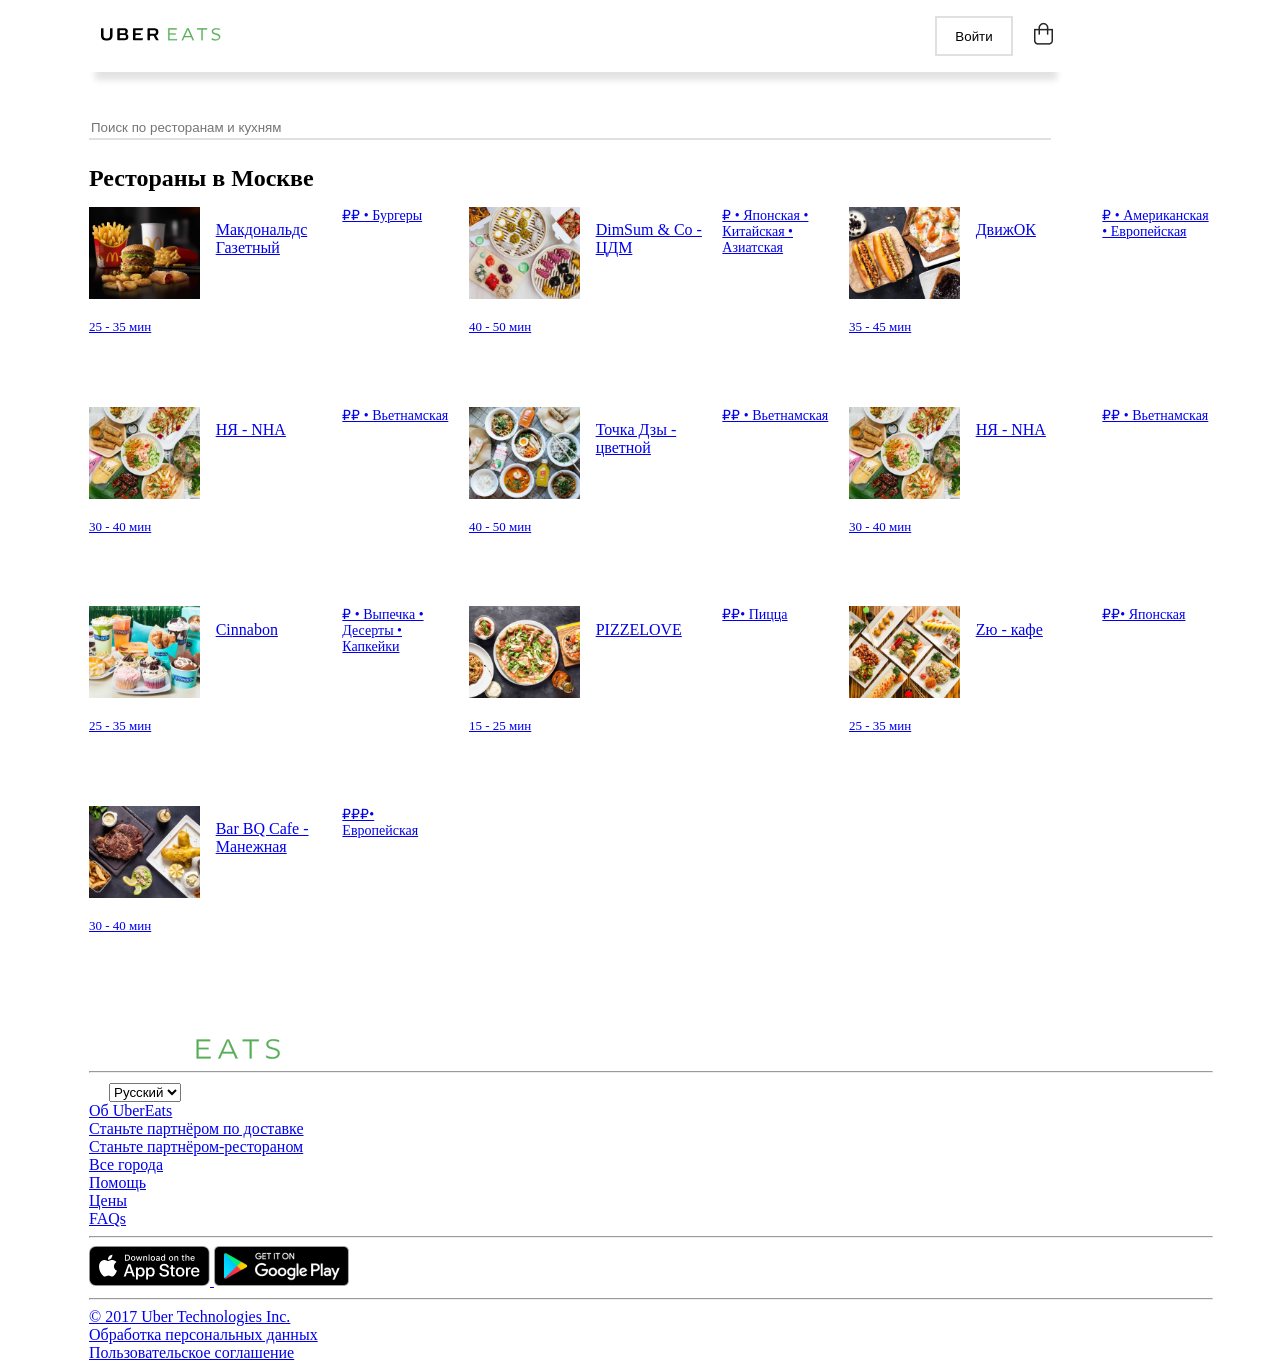
==== index.html @ 7071518e "final projeckt" ====
<!DOCTYPE html>
<html lang="en">
<head>
    <meta charset="UTF-8">
    <meta name="viewport" content="width=device-width, initial-scale=1.0">
    <link rel="stylesheet" href="style.css">

    <title>UBER EATS</title>
</head>
<body>
    <header>
        <div class="header-top">
            <div class="h-title">
                <div class="h-logo">
                <img src="imgs/logo.svg">
                </div>
                <div class="h-cabinet">
            <input type="button" value="Войти"
            class="nav-button">
            <a href="#" class="icon-link h-element">
            <img src="imgs/basket.png">
            </a>
                </div>
            </div>
        </div>
    </header>
    <main class="main-page">
        <div class="search-container">
    <input class="search-input" type="search" name="search-input-main"
      id="search-input-main" placeholder="Поиск по ресторанам и кухням">
        </div>
        <div class="m-name">
            <h2 class="m-name-header">Рестораны в Москве</h2>
        </div>
        <div class="stores-cards">
            <a href="restauranP.html" class="stores-cards">
                <div class="stores-card-pic">
          <img class="transition-fix" src="imgs/Macdonalds.png"
            alt="Макдональдс — Газетный">
        </div>
        <div class="store-name">Макдональдс Газетный</div>
        <div class="store-type">₽₽ • Бургеры</div>
        <div class="store-time">25 - 35 мин</div>
            </a>
            <a href="restauranP.html" class="stores-cards">
                <div class="stores-card-pic">
          <img class="transition-fix" src="imgs/DimSum.png">
        </div>
        <div class="store-name">DimSum & Co - ЦДМ</div>
        <div class="store-type">₽ • Японская • Китайская • Азиатская</div>
        <div class="store-time">40 - 50 мин</div>
            </a>
            <a href="restauranP.html" class="stores-cards">
                <div class="stores-card-pic">
          <img class="transition-fix" src="imgs/ДвижОК.png">
        </div>
        <div class="store-name">ДвижОК</div>
        <div class="store-type">₽ • Американская • Европейская</div>
        <div class="store-time">35 - 45 мин</div>
            </a>
            <a href="restauranP.html" class="stores-cards">
                <div class="stores-card-pic">
          <img class="transition-fix" src="imgs/NHA.png">
        </div>
        <div class="store-name">НЯ - NHA</div>
        <div class="store-type">₽₽ • Вьетнамская</div>
        <div class="store-time">30 - 40 мин</div>
            </a>
             <a href="restauranP.html" class="stores-cards">
                <div class="stores-card-pic">
          <img class="transition-fix" src="imgs/Точка Дзы.png">
        </div>
        <div class="store-name">Точка Дзы - цветной</div>
        <div class="store-type">₽₽ • Вьетнамская</div>
        <div class="store-time">40 - 50 мин</div>
            </a>
             <a href="restauranP.html" class="stores-cards">
                <div class="stores-card-pic">
          <img class="transition-fix" src="imgs/NHA.png">
        </div>
        <div class="store-name">НЯ - NHA</div>
        <div class="store-type">₽₽ • Вьетнамская</div>
        <div class="store-time">30 - 40 мин</div>
            </a>
             <a href="restauranP.html" class="stores-cards">
                <div class="stores-card-pic">
          <img class="transition-fix" src="imgs/Cinnabon.png">
        </div>
        <div class="store-name">Cinnabon</div>
        <div class="store-type">₽ • Выпечка • Десерты • Капкейки</div>
        <div class="store-time">25 - 35 мин</div>
            </a>
           <a href="restauranP.html" class="stores-cards">
                <div class="stores-card-pic">
          <img class="transition-fix" src="imgs/PIZZILOVE.png">
        </div>
        <div class="store-name">PIZZELOVE</div>
        <div class="store-type">₽₽• Пицца</div>
        <div class="store-time">15 - 25 мин</div>
            </a> 
            <a href="restauranP.html" class="stores-cards">
                <div class="stores-card-pic">
          <img class="transition-fix" src="imgs/Zю.png">
        </div>
        <div class="store-name">Zю - кафе</div>
        <div class="store-type">₽₽• Японская</div>
        <div class="store-time">25 - 35 мин</div>
            </a>
            <a href="restauranP.html" class="stores-cards">
                <div class="stores-card-pic">
          <img class="transition-fix" src="imgs/Bar BQ.png">
        </div>
        <div class="store-name">Bar BQ Cafe - Манежная</div>
        <div class="store-type">₽₽₽• Европейская</div>
        <div class="store-time">30 - 40 мин</div>
            </a>
        </div>
    </main>
    <footer>
<div class="footer-page">
    <img src="imgs//white-logo.svg">
</div>
<div class="f-line">
    <hr class="footer-hr">
</div>
<div class="footer-list">
    <div class="lang-selector-container">
            <img src="imgs/Shape.png" alt="Language">
            <select name="country" id="lang-selector" class="lang-selector">
              <option value="ru">Русский</option>
              <option value="en">English</option>
              <option value="ch">汉语</option>
              <option value="jp">日本語</option>
            </select>
    </div>
      <div class="footer-links-column">
          <div class="footer-link"><a href="#">Об UberEats</a></div>
          <div class="footer-link"><a href="#">Станьте партнёром по доставке</a>
          </div>
          <div class="footer-link"><a href="#">Станьте партнёром-рестораном</a>
          </div>
        </div>

        <div class="footer-links-column">
          <div class="footer-link"><a href="#">Все города</a></div>
          <div class="footer-link"><a href="#">Помощь</a></div>
          <div class="footer-link"><a href="#">Цены</a></div>
          <div class="footer-link"><a href="#">FAQs</a></div>
        </div>
      </div>

      <hr class="footer-hr">

      <div class="footer-dw-labels">
        <a href="#">
          <img src="imgs/Download_on_the_App_Store_Badge_US-UK_RGB_blk_092917.png">
        </a>
        <a href="#"><img src="imgs/en_badge_web_generic-cf6dad406f.png">
        </a>
      </div>

      <hr class="footer-hr">

      <div class="footer-legal">
        <div class="footer-link">
          <a href="#">© 2017 Uber Technologies Inc.</a>
        </div>
        <div class="footer-link">
          <a href="#">Обработка персональных данных</a>
        </div>
        <div class="footer-link">
          <a href="#">Пользовательское соглашение</a>
        </div>
      </div>

      <a class="scroller" id="scroller">
        <div class="scroller-area"></div>
      </a>

    </div>
</div>
    </footer>
    
</body>
</html>
---- style.css ----
body{
    width: 1124px;
    padding: 0 81px;
    font-family: Roboto, 'Segoe UI';
}
.header-top{
  box-shadow: 0 0 16px var(--color-gray);
  position: sticky;
  top: 0px;
  background-color: var(--color-light);  
  z-index: 100;
  max-width: 100%;
  position: fixed;
  box-shadow: 0 14px 6px -6px rgba(38, 38, 38, 0.13);
}
.h-title{
    display: flex;
    justify-content: center;
    align-items: center;
    height: 72px;
    gap: 702px;
}
.h-logo{
    padding: 0 12px ;
}
.h-cabinet{
    display: flex;
    align-items: center;
    gap: 10px;
}
.nav-button{
    width: 78px;
    height: 40px;
    background-color: white;
    border: 2px solid rgba(224, 224, 224, 1);
}
.search-container{
    margin-top: 90px;
    width: 962px;
    height: 48px;
    text-align: inherit;
    border-bottom: 2px solid rgba(224, 224, 224, 1);
    text-decoration: none;
    
}
.search-input{
   width: 962px; 
   border: none;
   outline: none;
   color: rgba(98, 98, 98, 1);
   text-decoration: none;
}
#search-input-main{
    padding-top:30px ;
    text-decoration: none;
}    

.stores-cards{
     display: grid;  
  grid-template-columns: 1fr 1fr 1fr;
  grid-gap: 16px;
  margin-bottom: 50px;
}
.m-name-header {
  margin-top: 25px;
  margin-bottom: 15px;
}

.stores-card {  
  text-decoration: none;
  color: var(--color-dark);
}

.stores-card:hover {
  background-color: var(--color-lightergray);
}

.stores-card-pic {
  width: 100%;
  border-radius: var(--border-radius);
  overflow: hidden;
}

.stores-card-pic img {
  transition: 0.3s;
  width: 100%;
}

.stores-card-pic img:hover {
  transform: scale(1.03);
}

.store-name {
  margin-top: 0.9rem;
}

.store-type {
  color: var(--color-darkgray);
  font-size: 0.875rem;
}

.store-time {
  font-size: 0.8125rem;
}

.store-name,
.store-time,
.store-type {
  margin-bottom: 0.35rem;
}

@media screen and (max-width: 768px) {
  .stores-cards {
    grid-template-columns: 1fr 1fr;
  }
}

@media screen and (max-width: 576px) {
  .stores-cards {
    grid-template-columns: 1fr;
  }
}
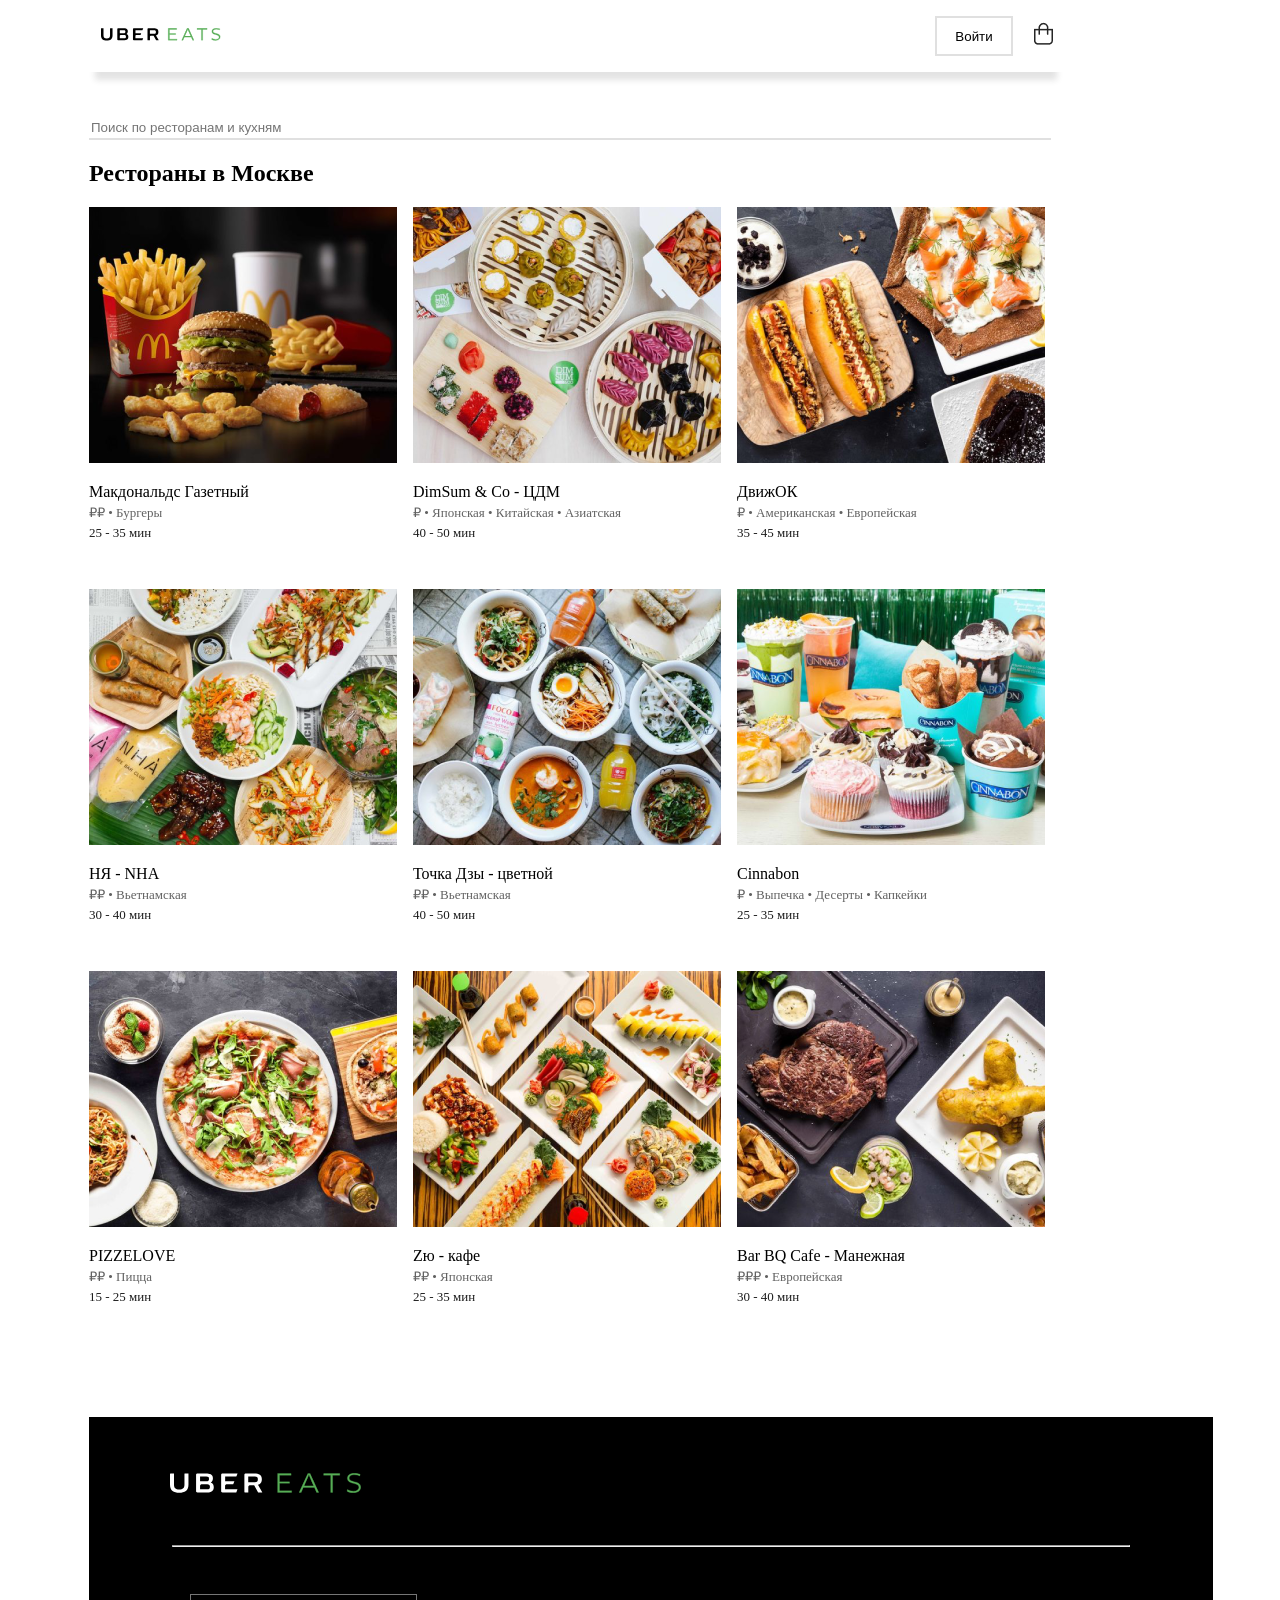
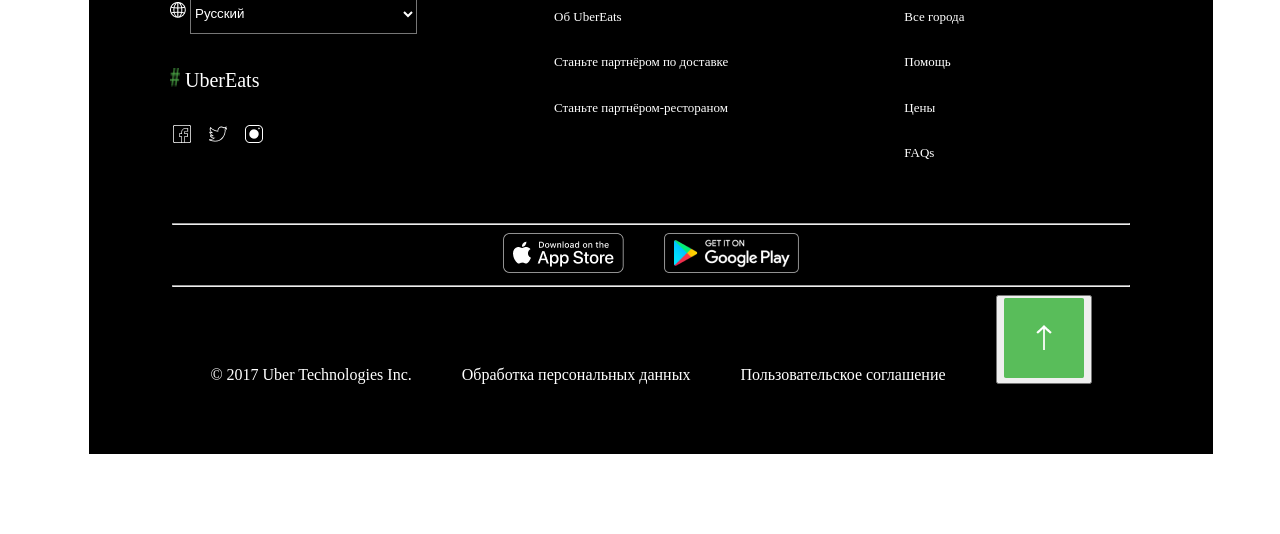
==== commit 3de1f550: "changes" ====
--- a/index.html
+++ b/index.html
@@ -9,7 +9,7 @@
 </head>
 <body>
     <header>
-        <div class="header-top">
+        <div class="header-top"> 
             <div class="h-title">
                 <div class="h-logo">
                 <img src="imgs/logo.svg">
@@ -33,91 +33,92 @@
             <h2 class="m-name-header">Рестораны в Москве</h2>
         </div>
         <div class="stores-cards">
-            <a href="restauranP.html" class="stores-cards">
+          <div class="s-container">
+            <a href="restauranP.html" class="stores_cards">
                 <div class="stores-card-pic">
           <img class="transition-fix" src="imgs/Macdonalds.png"
             alt="Макдональдс — Газетный">
-        </div>
+        </div></a>
         <div class="store-name">Макдональдс Газетный</div>
         <div class="store-type">₽₽ • Бургеры</div>
         <div class="store-time">25 - 35 мин</div>
-            </a>
-            <a href="restauranP.html" class="stores-cards">
+          </div>
+            <div class="s-container">
+            <a href="restauranP.html" class="stores_cards">
                 <div class="stores-card-pic">
           <img class="transition-fix" src="imgs/DimSum.png">
-        </div>
+        </div></a>
         <div class="store-name">DimSum & Co - ЦДМ</div>
         <div class="store-type">₽ • Японская • Китайская • Азиатская</div>
         <div class="store-time">40 - 50 мин</div>
-            </a>
-            <a href="restauranP.html" class="stores-cards">
+            </div>
+            <div class="s-container">
+            <a href="restauranP.html" class="stores_cards">
                 <div class="stores-card-pic">
           <img class="transition-fix" src="imgs/ДвижОК.png">
-        </div>
+        </div></a>
         <div class="store-name">ДвижОК</div>
         <div class="store-type">₽ • Американская • Европейская</div>
         <div class="store-time">35 - 45 мин</div>
-            </a>
-            <a href="restauranP.html" class="stores-cards">
+            </div>
+            <div class="s-container">
+            <a href="restauranP.html" class="stores_cards">
                 <div class="stores-card-pic">
           <img class="transition-fix" src="imgs/NHA.png">
-        </div>
+        </div></a>
         <div class="store-name">НЯ - NHA</div>
         <div class="store-type">₽₽ • Вьетнамская</div>
         <div class="store-time">30 - 40 мин</div>
-            </a>
-             <a href="restauranP.html" class="stores-cards">
+            </div>
+            <div class="s-container">
+             <a href="restauranP.html" class="stores_cards">
                 <div class="stores-card-pic">
           <img class="transition-fix" src="imgs/Точка Дзы.png">
-        </div>
+        </div></a>
         <div class="store-name">Точка Дзы - цветной</div>
         <div class="store-type">₽₽ • Вьетнамская</div>
         <div class="store-time">40 - 50 мин</div>
-            </a>
-             <a href="restauranP.html" class="stores-cards">
-                <div class="stores-card-pic">
-          <img class="transition-fix" src="imgs/NHA.png">
-        </div>
-        <div class="store-name">НЯ - NHA</div>
-        <div class="store-type">₽₽ • Вьетнамская</div>
-        <div class="store-time">30 - 40 мин</div>
-            </a>
-             <a href="restauranP.html" class="stores-cards">
+            </div>
+            <div class="s-container">
+             <a href="restauranP.html" class="stores_cards">
                 <div class="stores-card-pic">
           <img class="transition-fix" src="imgs/Cinnabon.png">
-        </div>
+        </div></a>
         <div class="store-name">Cinnabon</div>
         <div class="store-type">₽ • Выпечка • Десерты • Капкейки</div>
         <div class="store-time">25 - 35 мин</div>
-            </a>
-           <a href="restauranP.html" class="stores-cards">
+            </div>
+            <div class="s-container">
+           <a href="restauranP.html" class="stores_cards">
                 <div class="stores-card-pic">
           <img class="transition-fix" src="imgs/PIZZILOVE.png">
-        </div>
+        </div></a>
         <div class="store-name">PIZZELOVE</div>
-        <div class="store-type">₽₽• Пицца</div>
+        <div class="store-type">₽₽ • Пицца</div>
         <div class="store-time">15 - 25 мин</div>
-            </a> 
-            <a href="restauranP.html" class="stores-cards">
+             </div>
+            <div class="s-container">
+            <a href="restauranP.html" class="stores_cards">
                 <div class="stores-card-pic">
           <img class="transition-fix" src="imgs/Zю.png">
-        </div>
+        </div></a>
         <div class="store-name">Zю - кафе</div>
-        <div class="store-type">₽₽• Японская</div>
+        <div class="store-type">₽₽ • Японская</div>
         <div class="store-time">25 - 35 мин</div>
-            </a>
-            <a href="restauranP.html" class="stores-cards">
+            </div>
+            <div class="s-container">
+            <a href="restauranP.html" class="stores_cards">
                 <div class="stores-card-pic">
           <img class="transition-fix" src="imgs/Bar BQ.png">
-        </div>
+        </div></a>
         <div class="store-name">Bar BQ Cafe - Манежная</div>
-        <div class="store-type">₽₽₽• Европейская</div>
+        <div class="store-type">₽₽₽ • Европейская</div>
         <div class="store-time">30 - 40 мин</div>
-            </a>
+            </div>
         </div>
     </main>
     <footer>
-<div class="footer-page">
+<div class="footer-logo">
     <img src="imgs//white-logo.svg">
 </div>
 <div class="f-line">
@@ -125,27 +126,33 @@
 </div>
 <div class="footer-list">
     <div class="lang-selector-container">
-            <img src="imgs/Shape.png" alt="Language">
+            <img src="imgs/Shape.png" >
             <select name="country" id="lang-selector" class="lang-selector">
               <option value="ru">Русский</option>
               <option value="en">English</option>
               <option value="ch">汉语</option>
               <option value="jp">日本語</option>
             </select>
-    </div>
+            <div class="f-U"><img src="imgs/решетка.png" class="f-img"> UberEats</p>
+            <div class="social"><a href="facebook" class="f-soc"><img src="imgs/facebook.png"></a>
+            <a href="twitter.com" class="f-soc"><img src="imgs/twitter.png"></a> 
+            <a href="instagram.com" class="f-soc"><img src="imgs/instagram.png"></a>
+            </div>
+          </div>
+        </div>
       <div class="footer-links-column">
-          <div class="footer-link"><a href="#">Об UberEats</a></div>
-          <div class="footer-link"><a href="#">Станьте партнёром по доставке</a>
+          <div ><a href="#" class="footer-link">Об UberEats</a></div>
+          <div ><a href="#" class="footer-link">Станьте партнёром по доставке</a>
           </div>
-          <div class="footer-link"><a href="#">Станьте партнёром-рестораном</a>
+          <div ><a href="#" class="footer-link">Станьте партнёром-рестораном</a>
           </div>
         </div>
 
         <div class="footer-links-column">
-          <div class="footer-link"><a href="#">Все города</a></div>
-          <div class="footer-link"><a href="#">Помощь</a></div>
-          <div class="footer-link"><a href="#">Цены</a></div>
-          <div class="footer-link"><a href="#">FAQs</a></div>
+          <div ><a href="#" class="footer-link">Все города</a></div>
+          <div ><a href="#" class="footer-link">Помощь</a></div>
+          <div ><a href="#" class="footer-link">Цены</a></div>
+          <div ><a href="#" class="footer-link">FAQs</a></div>
         </div>
       </div>
 
@@ -162,14 +169,17 @@
       <hr class="footer-hr">
 
       <div class="footer-legal">
-        <div class="footer-link">
-          <a href="#">© 2017 Uber Technologies Inc.</a>
+        <div >
+          <a href="#" class="footer-link">© 2017 Uber Technologies Inc.</a>
         </div>
-        <div class="footer-link">
-          <a href="#">Обработка персональных данных</a>
+        <div >
+          <a href="#" class="footer-link">Обработка персональных данных</a>
         </div>
-        <div class="footer-link">
-          <a href="#">Пользовательское соглашение</a>
+        <div >
+          <a href="#" class="footer-link">Пользовательское соглашение</a>
+        </div>
+        <div>
+          <button class="button"><img src="imgs/btn-up.png" type="button"></button>
         </div>
       </div>
 
--- a/style.css
+++ b/style.css
@@ -54,59 +54,38 @@
     padding-top:30px ;
     text-decoration: none;
 }    
-
 .stores-cards{
-     display: grid;  
-  grid-template-columns: 1fr 1fr 1fr;
-  grid-gap: 16px;
-  margin-bottom: 50px;
+  display: flex;
+  gap: 16px;
+  flex-wrap: wrap;
+  max-width: 1124px;
 }
-.m-name-header {
-  margin-top: 25px;
-  margin-bottom: 15px;
+.s-container{
+  width: 308px;
+  height: 366px;
 }
-
-.stores-card {  
-  text-decoration: none;
-  color: var(--color-dark);
-}
-
-.stores-card:hover {
-  background-color: var(--color-lightergray);
-}
-
-.stores-card-pic {
-  width: 100%;
-  border-radius: var(--border-radius);
-  overflow: hidden;
-}
-
-.stores-card-pic img {
-  transition: 0.3s;
-  width: 100%;
-}
-
 .stores-card-pic img:hover {
   transform: scale(1.03);
 }
 
 .store-name {
-  margin-top: 0.9rem;
+  margin-top: 16px;
 }
 
 .store-type {
-  color: var(--color-darkgray);
-  font-size: 0.875rem;
+  color: rgba(98, 98, 98, 1);
+  font-size: 13px;
 }
 
 .store-time {
-  font-size: 0.8125rem;
+  font-size: 13px;
+  color: rgba(29, 29, 29, 1);
+  margin-bottom: 34px;
 }
 
 .store-name,
-.store-time,
 .store-type {
-  margin-bottom: 0.35rem;
+  margin-bottom: 4px;
 }
 
 @media screen and (max-width: 768px) {
@@ -119,4 +98,80 @@
   .stores-cards {
     grid-template-columns: 1fr;
   }
-}+}
+footer{
+  background-color: black;
+  margin: 80px auto;
+  }
+  .footer-logo{
+    padding-bottom: 40px;
+    padding-top: 56px;
+    padding-left: 81px;
+  }
+  .footer-hr{
+    width: 956px;
+    color: rgba(151, 151, 151, 1);
+  }
+  .lang-selector-container{
+    padding-left: 81px;
+    margin-top: 39px;
+    color: white;
+
+  }
+  #lang-selector{
+    width: 227px;
+    height: 40px;
+    color: white;
+    background-color: black;
+  }
+  .footer-list{
+    display: flex;
+    gap: 98px;
+    flex-wrap: nowrap;
+    text-decoration: none;
+    list-style: none;
+  }
+  .footer-link{
+    text-decoration: none;
+    color: white;
+    
+   }
+   .footer-links-column{
+    margin: 39px;
+    line-height: 3.5;
+    font-size: 13px;
+   }
+  .f-U{
+    margin-top: 34px;
+    font-size: 20px;
+  }
+  .f-img{
+      width: 10px;
+      height: 19px;
+  }
+.social{
+  display: flex;
+  gap: 12px;
+}
+.f-soc{
+  width: 24px;
+  height: 24px;
+  border: none;
+  margin-top: 10px;
+}
+.footer-dw-labels{
+  display: flex;
+  justify-content: center;
+  gap:40px;
+}
+.footer-legal{
+  display: flex;
+  justify-content: center;
+  padding-bottom: 70px;
+  align-items: end;
+  gap: 50px;
+}
+.footer-link{
+  text-decoration: none;
+  list-style: none;
+}
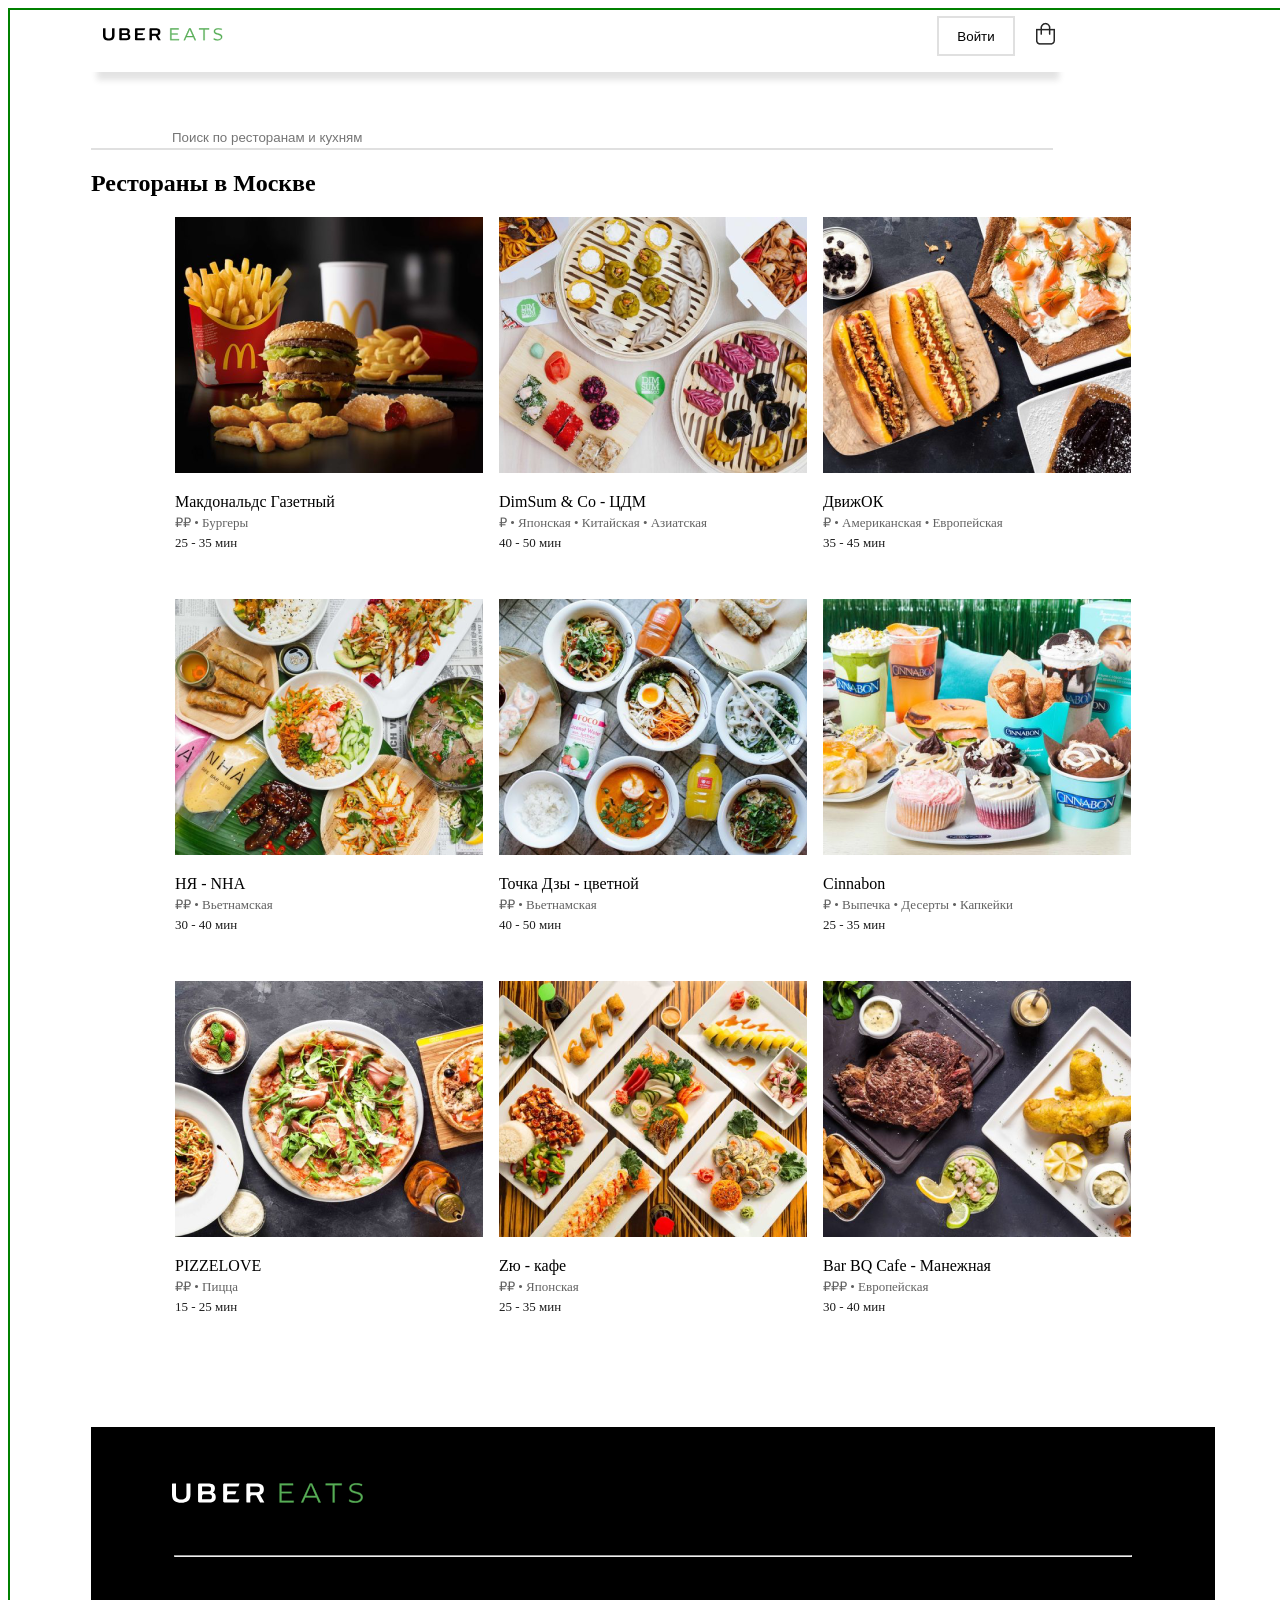
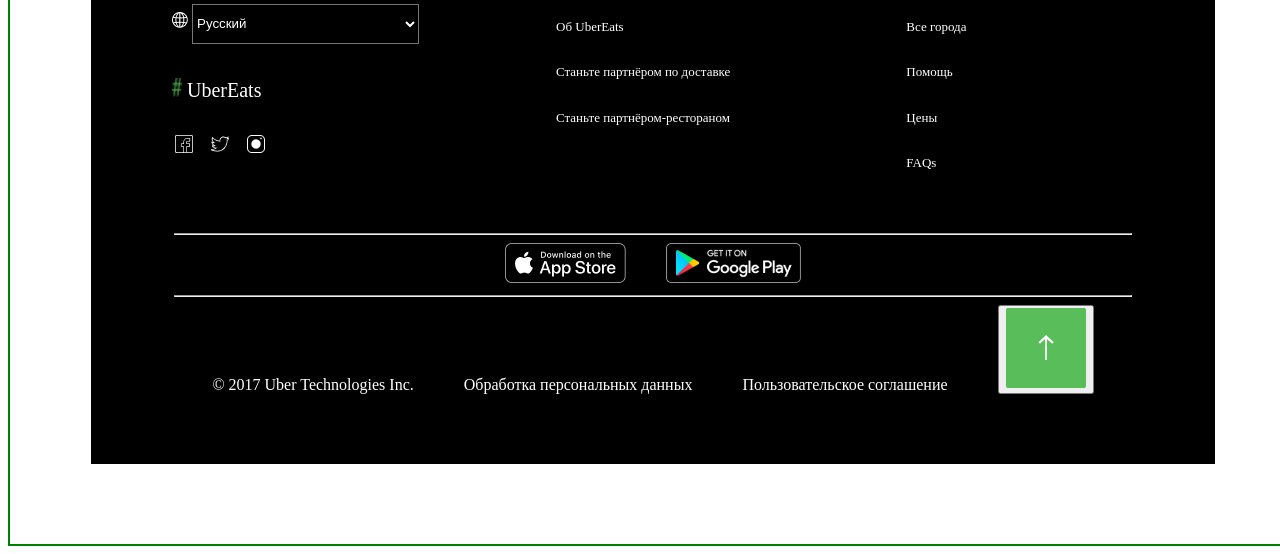
==== commit 5927b424: "ch3" ====
--- a/index.html
+++ b/index.html
@@ -118,6 +118,7 @@
         </div>
     </main>
     <footer>
+<div class="footer-page"> 
 <div class="footer-logo">
     <img src="imgs//white-logo.svg">
 </div>
@@ -182,13 +183,11 @@
           <button class="button"><img src="imgs/btn-up.png" type="button"></button>
         </div>
       </div>
-
+    </div>
       <a class="scroller" id="scroller">
         <div class="scroller-area"></div>
       </a>
 
-    </div>
-</div>
     </footer>
     
 </body>
--- a/style.css
+++ b/style.css
@@ -1,10 +1,14 @@
 body{
     width: 1124px;
-    padding: 0 81px;
+    padding-left: 81px;
+    padding-right: 87px;
     font-family: Roboto, 'Segoe UI';
+    border: 2px solid green;
 }
+
 .header-top{
-  box-shadow: 0 0 16px var(--color-gray);
+  display: flex;
+  justify-content: center;
   position: sticky;
   top: 0px;
   background-color: var(--color-light);  
@@ -12,6 +16,8 @@
   max-width: 100%;
   position: fixed;
   box-shadow: 0 14px 6px -6px rgba(38, 38, 38, 0.13);
+   
+  
 }
 .h-title{
     display: flex;
@@ -49,6 +55,7 @@
    outline: none;
    color: rgba(98, 98, 98, 1);
    text-decoration: none;
+   padding-left: 81px;
 }
 #search-input-main{
     padding-top:30px ;
@@ -56,9 +63,10 @@
 }    
 .stores-cards{
   display: flex;
+  justify-content: center;
   gap: 16px;
   flex-wrap: wrap;
-  max-width: 1124px;
+  width: 100%;
 }
 .s-container{
   width: 308px;
@@ -102,6 +110,7 @@
 footer{
   background-color: black;
   margin: 80px auto;
+  max-width: 100%;
   }
   .footer-logo{
     padding-bottom: 40px;
